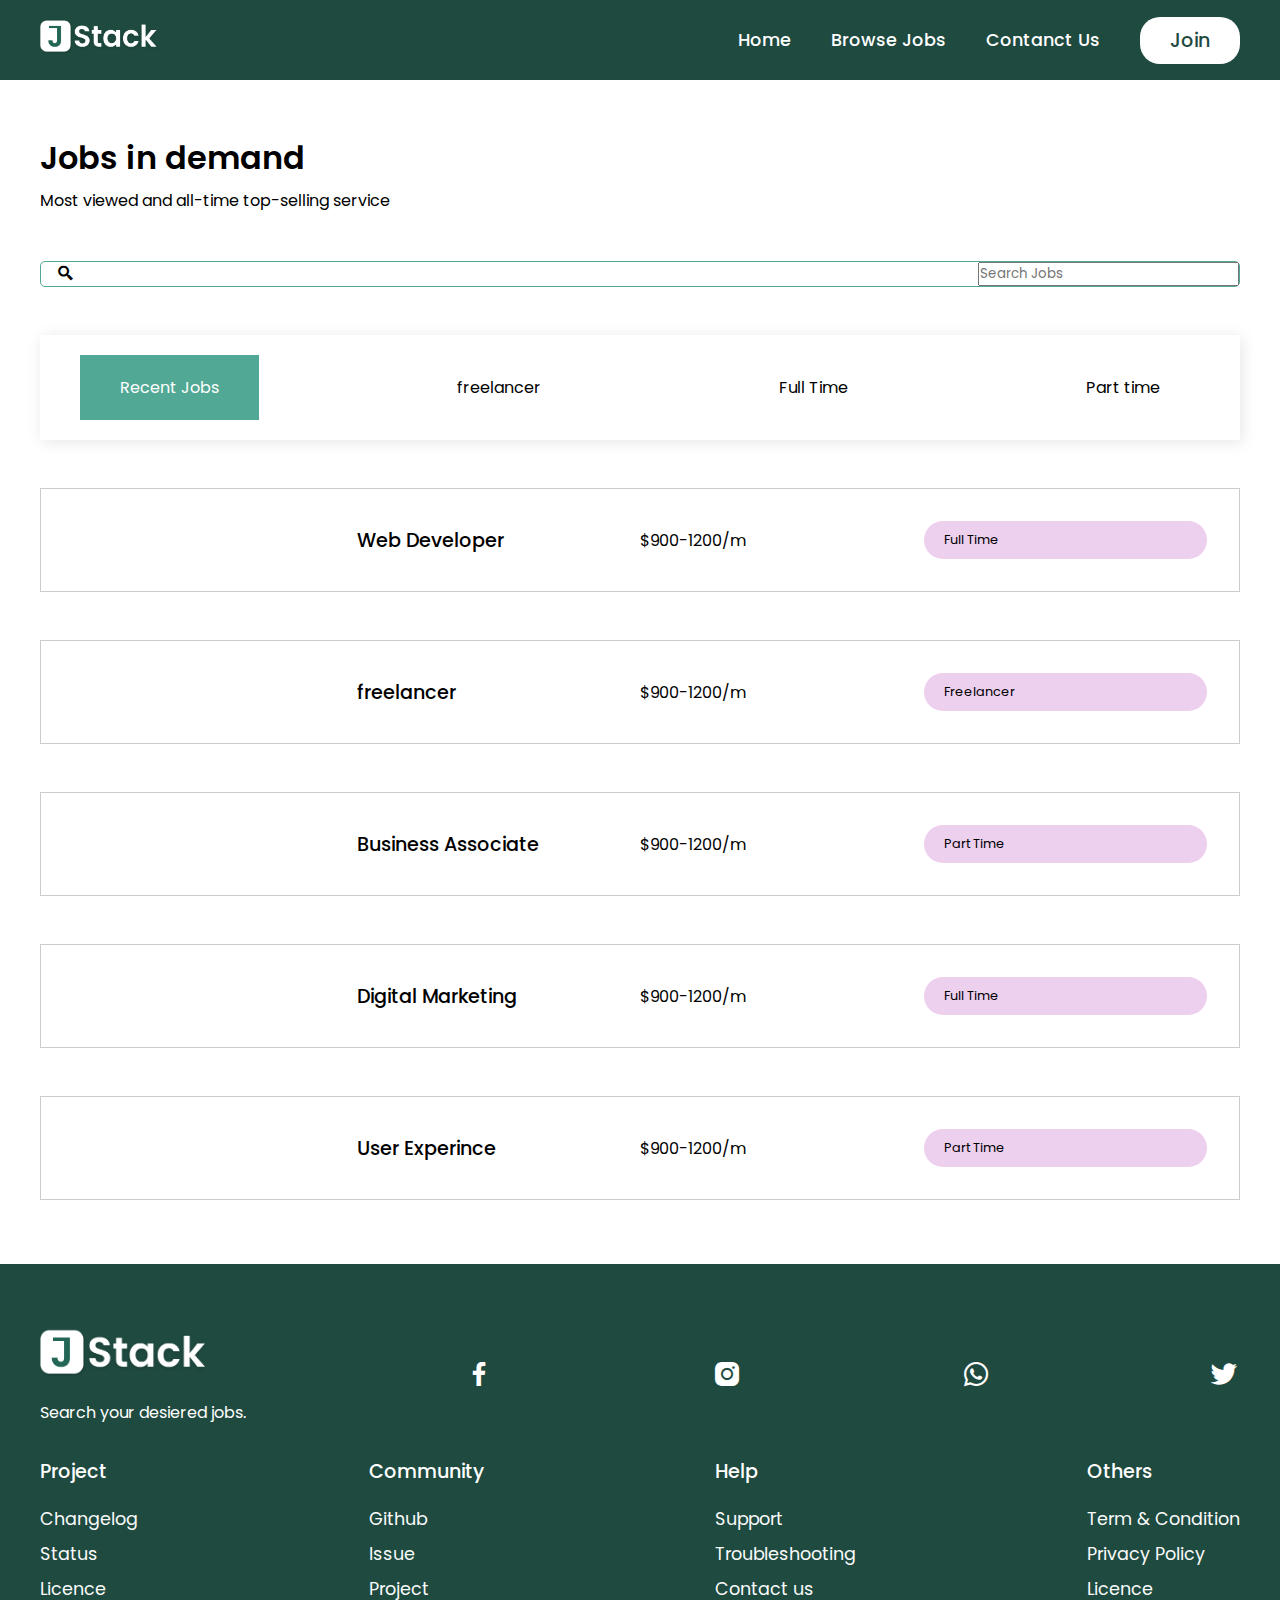
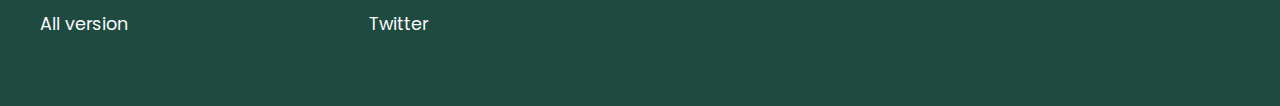
==== jobs/job.html @ 805e2f99 "html,css,js files added" ====
<!DOCTYPE html>
<html lang="en">

    <head>
        <meta charset="UTF-8">
        <meta name="viewport" content="width=device-width, initial-scale=1.0">
        <title>JSTACK - Search Jobs</title>
        <link rel="stylesheet" href="../style.css">
        <link href='https://unpkg.com/boxicons@2.1.4/css/boxicons.min.css' rel='stylesheet'>
    </head>

    <body>

        <!-- Header  Section-->
        <header>
            <div id="navbar" class="obj-width">
                <a href="">
                    <img class="logo" src="../images/logo.png" alt="Error">
                </a>
                <ul id="menu">
                    <li><a href="../index.html">Home</a></li>
                    <li><a href="#">Browse Jobs</a></li>
                    <li><a href="../contact.html">Contanct Us</a></li>


                    <button id="w-btn">Join</button>
                </ul>
                <i id="bar" class="bx bx-menu">
                    
                </i>
            </div>
        </header>

        <!-- Job Listing  Section-->
        <section class="jobs sec-space obj-width extra-space">
            <h2>Jobs in demand</h2>
            <p>Most viewed and all-time top-selling service</p>
            
            <form>
              <i class="bx bx-search-alt-2"></i>
              <input type="text" placeholder="Search Jobs" id="searchbar">
            </form>

            <ul class="job-id">
                <li data-target="all" class="active">Recent Jobs</li>
                <li data-target="freelancer">freelancer</li>
                <li data-target="fullTime">Full Time</li>
                <li data-target="partTime">Part time</li>
            </ul>

            <div class="jobs-container">
                <li data-item="fullTime" 
                class="jList">
                    <img src="images/google.png" alt="">
                    <h3>Web Developer</h3>
                    <p>$900-1200/m</p>
                    <span id="key">Full Time</span>
                </li>
                <li data-item="freelancer" 
                class="jList">
                    <img src="images/uber.png" alt="">
                    <h3>freelancer</h3>
                    <p>$900-1200/m</p>
                    <span id="key">Freelancer</span>
                </li>
                <li data-item="partTime" 
                class="jList">
                    <img src="images/linkedin.png" alt="">
                    <h3>Business Associate</h3>
                    <p>$900-1200/m</p>
                    <span id="key">Part Time</span>
                </li>
                <li data-item="fullTime" 
                class="jList">
                    <img src="images/facebook.png" alt="">
                    <h3>Digital Marketing</h3>
                    <p>$900-1200/m</p>
                    <span id="key">Full Time</span>
                </li>
                <li data-item="partTime" 
                class="jList">
                    <img src="images/yahoo.png" alt="">
                    <h3>User Experince</h3>
                    <p>$900-1200/m</p>
                    <span id="key">Part Time</span>
                </li>
            </div>
        </section>

        <!-- Footer  Section-->
        <footer class="footer">
            <div class="obj-width">
                <div class="top">
                    <div>
                        <img class="logo" src="../images/logo.png" alt="">
                        <p>Search your desiered jobs.</p>
                    </div>
                    <a href="#">
                        <i class='bx bxl-facebook'></i></a>
                    <a href="#">
                        <i class='bx bxl-instagram-alt'></i></a>
                    <a href="#">
                        <i class='bx bxl-whatsapp'></i></a>
                    <a href="#">
                        <i class='bx bxl-twitter'></i></a>
                </div>

                <div class="bottom">
                    <div>
                        <h3>Project</h3>
                        <a href="#">Changelog</a>
                        <a href="#">Status</a>
                        <a href="#">Licence</a>
                        <a href="#">All version</a>
                    </div>
                    <div>
                        <h3>Community</h3>
                        <a href="#">Github</a>
                        <a href="#">Issue</a>
                        <a href="#">Project</a>
                        <a href="#">Twitter</a>
                    </div>
                    <div>
                        <h3>Help</h3>
                        <a href="#">Support</a>
                        <a href="#">Troubleshooting</a>
                        <a href="#">Contact us</a>
                    </div>
                    <div>
                        <h3>Others</h3>
                        <a href="#">Term & Condition</a>
                        <a href="#">Privacy Policy</a>
                        <a href="#">Licence</a>
                    </div>
                </div>
            </div>
        </footer>

       

    </body>
    <script src="script.js"></script>
    <script src="frist.js"></script>
</html>
---- style.css ----
@import url("https://fonts.googleapis.com/css2?family=Poppins:wght@100;200;300;400;500;600;700;800&display=swap");

 * {
  margin: 0;
  padding: 0;
  box-sizing: border-box;
  font-family: "Poppins", sans-serif;
} 

body {
  position: relative;
}

/* Global CSS */

h1 { 
  font-size: 3rem;
  font-weight: 600;
}

h2 {
  font-size: 2rem;
  font-weight: 600;
  line-height: 60px;
}
h3 {
  font-size: 1.2rem;
  padding-bottom: 1rem;
  font-weight: 500;
}

#w-btn{
    margin-left: 40px;
    background: #fff;
    color: #1f4a40;
    padding: 9px 30px;
    border-radius: 20px;
    font-size: 1.2rem;
    font-weight: 500;
    box-shadow: none;
    border: none;
}

#g-btn {
  text-decoration: none;
  background-color: #51a995;
  color: #fff;
  border-radius: 20px;
  padding: 9px 30px;
  cursor: pointer;
}

.sec-space {
  padding: 4rem 0;
}
.extra-space {
  padding-top: 8rem;
}
.obj-width {
  max-width: 1200px;
  margin: auto;
}

/* navbar css */
header{
    background-color: #1f4a40;
    position: fixed;
    top: 0;
    right: 0;
    width: 100%;
    z-index: 999;
  }

#navbar{
    display: flex;
    justify-content: space-between;
    align-items: center;
    height: 80px;
}

#navbar .logo{
  width: 120px;
}

#menu {
  display: flex;
  justify-content: flex-end;
  align-items: center;
  list-style: none;
}

#menu li a {
  color: #fff;
  text-decoration: none;
  margin-left: 40px;
  font-size: 1.1rem;
  font-weight: 500;
}



#bar{
  color: #fff;
  display: none;
}
/* hero */

.hero{
  background-color: #1f4a40;
}

.hero-box {
    display: flex;
    flex-direction: row;
    /* justify-content: space-between; */
    height: 100vh;
    align-items: center;
}

.h-left {
  width: 45%;
  color: #fff;
}

.h-left p{
    padding: 1.5rem 0;
}

.search{
  position: relative;
}

.search input{
  width: 100%;
  height: 4rem;
  border-radius: 35px;
  padding: 0 20;
  font-size: 1rem;
  outline: none;
  border: none;
}

.search a{
  position: absolute;
  top: 12px;
  right: 20px;
}

.h-right{
  width: 50%;
}

.h-right img{
  width: 100%;
  object-fit: cover;
}

.features .fe-box{
  display: flex;
  justify-content: space-between;
  align-items: center;
  flex-wrap: wrap;
}

.features .fe-box div{
  width: 200px;
}

.features .fe-box img{
  width: 50px;
  margin-top: 3rem;
}

.jobs .job-id{
  margin-top: 3rem;
  display: flex;
  justify-content: space-between;
  align-items: center;
  list-style: none;
  box-shadow: 2px 2px 15px rgba(0, 0, 0, 0.1);
}

.jobs .job-id{
  padding: 20px 40px;
  cursor: pointer;
  color: #000;
}

.jobs .job-id li{
  padding: 20px 40px;
  cursor: pointer;
  color: #000;
}

.jobs .job-id li.active{
     background: #51a995;
     color: #fff;
}

.jobs .jList{
  margin-top: 3rem;
  display: grid;
  grid-template-columns: repeat(4, 1fr);
  border: 1px solid #ccc;
  align-items: center;
  justify-content: start;
  cursor: pointer;
  color: #000;
  padding: 2rem 2rem;
}

.jobs .jList.delete {
    display: none;
}

.jobs .jList:hover{
  background: #ecf1ee;
}

.jobs .jList img{
  width: 40px;
}

.jobs .jList h3 {
    padding-bottom: 0;
}

.trust .t-box {
  display: flex;
  align-items: center;
  flex-wrap: wrap;
  justify-content: space-between;
  padding-top: 3rem;
}

.trust .t-box img{
  margin: 1rem 1rem 1rem 0;
}

.team-container {
  display: flex;
  justify-content: space-between;
  align-items: center;
  flex-wrap: wrap;
}

.team-container .fl-box {
  border: 1px solid #c1e1d9;
  width: 280px;
  padding: 2rem 0;
  border-radius: 20px;
  margin-top: 3rem;
  display: flex;
  flex-direction: column;
  justify-content: center;
  align-items: center;
}

.fl-box img{
  border-radius: 50%;
  margin-bottom: 1rem;
}

.skill{
  padding-bottom: 3rem;
}

#key {
  font-size: 0.8rem;
  background-color: #edcfee;
  padding: 10px 20px;
  border-radius: 20px;
}

/* footer */
footer{
  background: #1f4a40;
  color: #fff;
  padding: 4rem 0;
}

.top{
  display: flex;
  align-items: center;
  text-align: start;
  justify-content: space-between;
}

.top .logo{
  width: 170px;
  margin-bottom: 1rem;
}

.top i{
  color: #fff;
  font-size: 2rem;
  margin-left: 0.5rem;
}

.bottom{
  padding-top: 2rem;
  text-align: start;
  display: flex;
  justify-content: space-between;
  flex-wrap: wrap;
}

.bottom div {
  display: flex;
  flex-direction: column;
}

.bottom a{
  text-decoration: none;
  color: #fafafa;
  line-height: 35px;
  font-size: 1.1rem; 
}

/* browser jobs */

.jobs form{
  margin-top: 3rem;
  width: 100%;
  border: 1px solid #51a995;
  border-radius: 5px;
  display: flex;
  justify-content: space-between;
  align-items: center;
}

.jobs form i{
  padding-left: 1rem;
  font-size: 1.1rem;
  font-weight: bold;
}

.jobs fom

@media(max-width: 1200px){
  .obj-width {
    width: 95%;
  }
}

@media(max-width: 699px) {
  #menu{
      background-color: #fff;
      display: block;
      width: 280px;
      height: auto;
      position: absolute;
      top: 80px;
      right: -100%;
      padding: 30px 0;
      box-shadow: 0px 2px 10px black;
      border-radius: 13px;
      opacity: 0;
      transition: all 0.3s ease; 
}

#menu.active{
  right: 10px;
  opacity: 1;
}

#menu li{
  padding: 1rem;
}

#menu li a {
  color: #1f4a40;
}

#bar {
  display: block;
  font-size: 1.7rem;
  cursor: pointer;
}

#w-btn{
  margin-left: 20px 0 0 50px;
  background: #1f4a40;
  color: #fff;
}

.hero-box{
  flex-direction: column-reverse;
  justify-content: center;
  height: auto;
  align-items: start;
  padding: 8rem 0;
} 
.h-left{
  width: 100%;
}

.h-right{
  display: none;
}

.features .fe-box div{
  width: 40%;
}


.jobs .job-id {
  position: relative;
  width: 100%;
  overflow-x: scroll;
  -ms-overflow-style: none;
  scrollbar-width: none;
}
 .jobs .job-id li {
     padding: 20px 30px;
     text-wrap: nowrap;
 }

 .jobs-container {
  display: flex;
  justify-content: space-between;
  flex-wrap: wrap;
  margin-top: 2rem;
 }

 .jobs .jList{
  width: 48%;
  margin-top: 1rem;
  grid-template-columns: repeat(1, 1fr);
  grid-gap: 15px;
  padding: 2rem 1rem;
  text-align: center;
  justify-content: center;
 }
 .team-container .fl-box{
    width: 48%;
    text-align: center;
    border-radius: 10px;
    margin-top: 1rem;
 }

 .skill{
  padding-bottom: 1rem;
 }

 /* footer */
 .top i{
   margin-left: 1rem 1rem 0rem 0rem;
}

.bottom div {
  width: 50%;
  margin-bottom: 50px;
}
}
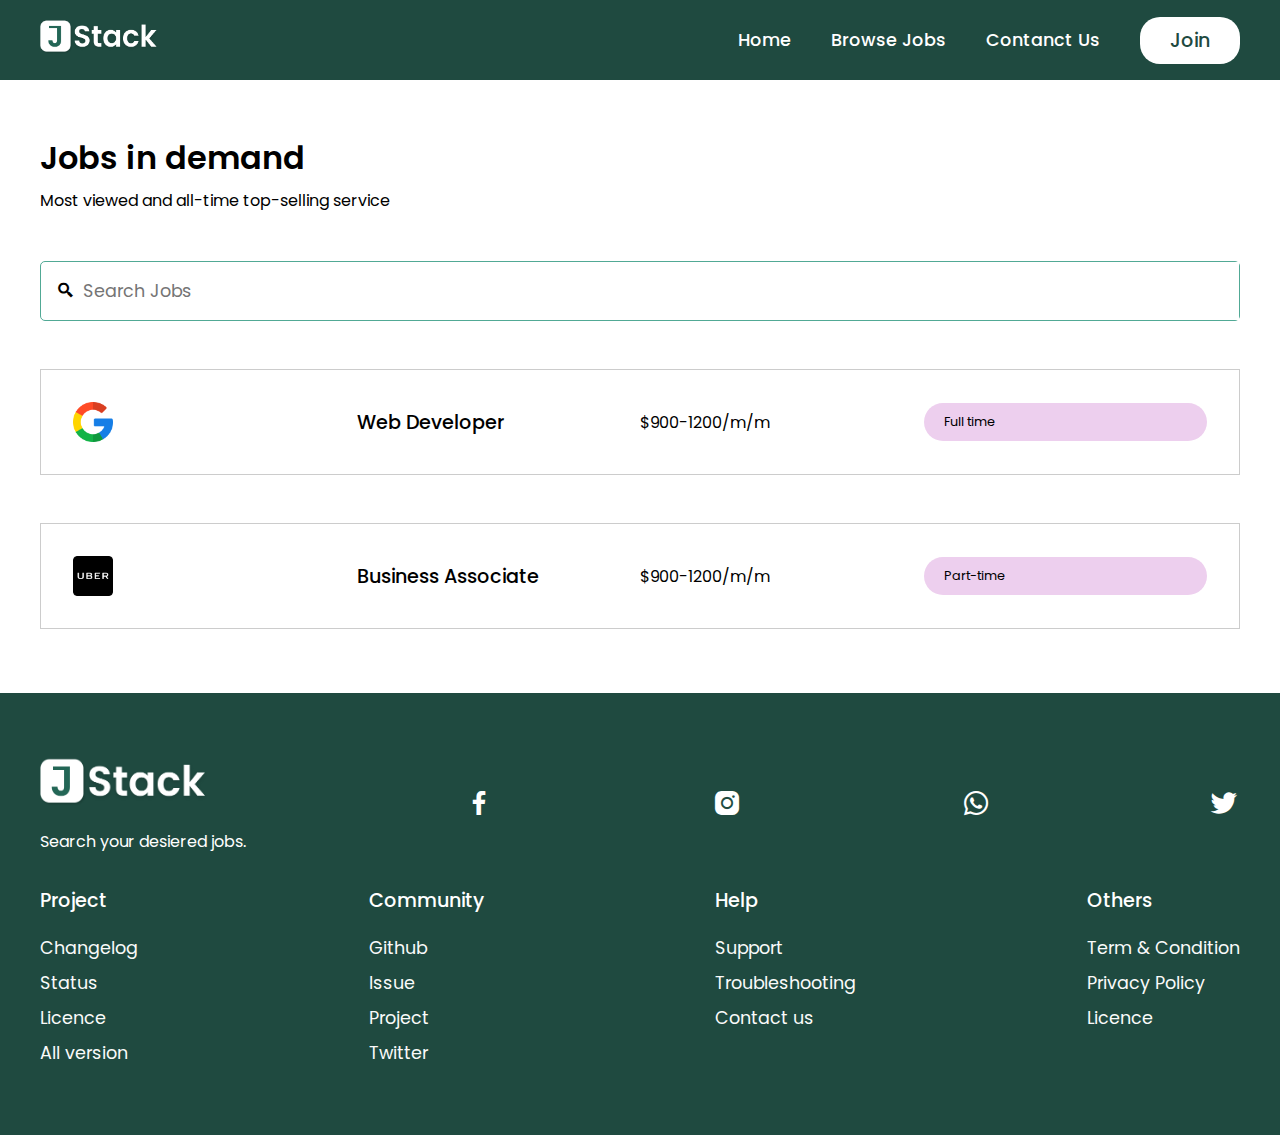
==== commit 8003f8eb: "added new page" ====
--- a/jobs/job.html
+++ b/jobs/job.html
@@ -26,7 +26,6 @@
                     <button id="w-btn">Join</button>
                 </ul>
                 <i id="bar" class="bx bx-menu">
-                    
                 </i>
             </div>
         </header>
@@ -41,49 +40,8 @@
               <input type="text" placeholder="Search Jobs" id="searchbar">
             </form>
 
-            <ul class="job-id">
-                <li data-target="all" class="active">Recent Jobs</li>
-                <li data-target="freelancer">freelancer</li>
-                <li data-target="fullTime">Full Time</li>
-                <li data-target="partTime">Part time</li>
-            </ul>
-
-            <div class="jobs-container">
-                <li data-item="fullTime" 
-                class="jList">
-                    <img src="images/google.png" alt="">
-                    <h3>Web Developer</h3>
-                    <p>$900-1200/m</p>
-                    <span id="key">Full Time</span>
-                </li>
-                <li data-item="freelancer" 
-                class="jList">
-                    <img src="images/uber.png" alt="">
-                    <h3>freelancer</h3>
-                    <p>$900-1200/m</p>
-                    <span id="key">Freelancer</span>
-                </li>
-                <li data-item="partTime" 
-                class="jList">
-                    <img src="images/linkedin.png" alt="">
-                    <h3>Business Associate</h3>
-                    <p>$900-1200/m</p>
-                    <span id="key">Part Time</span>
-                </li>
-                <li data-item="fullTime" 
-                class="jList">
-                    <img src="images/facebook.png" alt="">
-                    <h3>Digital Marketing</h3>
-                    <p>$900-1200/m</p>
-                    <span id="key">Full Time</span>
-                </li>
-                <li data-item="partTime" 
-                class="jList">
-                    <img src="images/yahoo.png" alt="">
-                    <h3>User Experince</h3>
-                    <p>$900-1200/m</p>
-                    <span id="key">Part Time</span>
-                </li>
+            <div class="jobs-container" id="root">
+            
             </div>
         </section>
 
@@ -139,6 +97,7 @@
        
 
     </body>
-    <script src="script.js"></script>
-    <script src="frist.js"></script>
+    <script src="job-list.js"></script>
+    <script src="../frist.js"></script>
+    <script src="jobsearch.js"></script>
 </html>
--- a/style.css
+++ b/style.css
@@ -1,11 +1,184 @@
 @import url("https://fonts.googleapis.com/css2?family=Poppins:wght@100;200;300;400;500;600;700;800&display=swap");
 
- * {
+* {
   margin: 0;
   padding: 0;
   box-sizing: border-box;
   font-family: "Poppins", sans-serif;
-} 
+}
+
+/* Project Detail Styles */
+.project-detail {
+  max-width: 800px;
+  margin: 2rem auto;
+  padding: 2rem;
+  background: #fff;
+  border-radius: 8px;
+  box-shadow: 0 2px 10px rgba(0,0,0,0.1);
+}
+
+.project-title {
+  font-size: 2rem;
+  color: #333;
+  margin-bottom: 1.5rem;
+}
+
+.project-meta {
+  display: flex;
+  justify-content: space-between;
+  margin-bottom: 2rem;
+}
+
+.client-info {
+  display: flex;
+  align-items: center;
+}
+
+.client-image {
+  width: 50px;
+  height: 50px;
+  border-radius: 50%;
+  margin-right: 1rem;
+}
+
+.rating-stars {
+  color: #ffc107;
+}
+
+.project-stats p {
+  margin: 0.5rem 0;
+  color: #666;
+}
+
+.skills-required {
+  margin: 2rem 0;
+}
+
+.skill-tags {
+  display: flex;
+  flex-wrap: wrap;
+  gap: 0.5rem;
+  margin-top: 1rem;
+}
+
+.skill-tag {
+  background: #e9ecef;
+  padding: 0.5rem 1rem;
+  border-radius: 20px;
+  font-size: 0.9rem;
+  color: #333;
+}
+
+.project-actions {
+  display: flex;
+  gap: 1rem;
+  margin-top: 2rem;
+}
+
+.btn-apply,
+.btn-save {
+  padding: 0.8rem 2rem;
+  border: none;
+  border-radius: 4px;
+  cursor: pointer;
+  font-weight: 500;
+}
+
+.btn-apply {
+  background: #007bff;
+  color: white;
+}
+
+.btn-save {
+  background: #6c757d;
+  color: white;
+}
+
+/* Job Posting Form Styles */
+.post-project {
+  max-width: 800px;
+  margin: 2rem auto;
+  padding: 2rem;
+  background: #fff;
+  border-radius: 8px;
+  box-shadow: 0 2px 10px rgba(0,0,0,0.1);
+}
+
+.post-project h1 {
+  font-size: 2rem;
+  color: #333;
+  margin-bottom: 2rem;
+}
+
+.form-group {
+  margin-bottom: 1.5rem;
+}
+
+.form-group label {
+  display: block;
+  font-weight: 500;
+  margin-bottom: 0.5rem;
+  color: #333;
+}
+
+.form-group input,
+.form-group textarea {
+  width: 100%;
+  padding: 0.8rem;
+  border: 1px solid #ddd;
+  border-radius: 4px;
+  font-size: 1rem;
+}
+
+.form-group textarea {
+  resize: vertical;
+  min-height: 150px;
+}
+
+.form-row {
+  display: flex;
+  gap: 1rem;
+  margin-bottom: 1.5rem;
+}
+
+.form-row .form-group {
+  flex: 1;
+}
+
+.form-actions {
+  display: flex;
+  gap: 1rem;
+  margin-top: 2rem;
+}
+
+.btn-submit {
+  background: #28a745;
+  color: white;
+  padding: 0.8rem 2rem;
+  border: none;
+  border-radius: 4px;
+  cursor: pointer;
+  font-weight: 500;
+}
+
+.btn-cancel {
+  background: #dc3545;
+  color: white;
+  padding: 0.8rem 2rem;
+  border: none;
+  border-radius: 4px;
+  cursor: pointer;
+  font-weight: 500;
+}
+
+small {
+  display: block;
+  margin-top: 0.3rem;
+  color: #666;
+  font-size: 0.9rem;
+}
+
+
 
 body {
   position: relative;
@@ -335,7 +508,43 @@
   font-weight: bold;
 }
 
-.jobs fom
+.jobs form input {
+  width: 100%;
+  border: none;
+  outline: none;
+  padding: 1rem 0.5rem;
+  font-size: 1.1rem;
+
+}
+
+/* job details */
+
+.job-header{
+  display: flex;
+  justify-content: space-around;
+  align-items: center;
+  background: #f8fcfa;
+  border: 1px solid #51a995;
+  border-radius: 38px;
+  padding: 2rem;
+}
+
+.job-img-row {
+  display: flex;
+  align-items: center;
+}
+
+.job-header img{
+  width: 100px;
+  background: #fff;
+  padding: 1rem;
+  border-radius: 15rem;
+  margin-right: 2rem;
+}
+
+.job-description p{
+  padding-bottom: 2rem;
+}
 
 @media(max-width: 1200px){
   .obj-width {
@@ -452,4 +661,4 @@
   width: 50%;
   margin-bottom: 50px;
 }
-}+}
